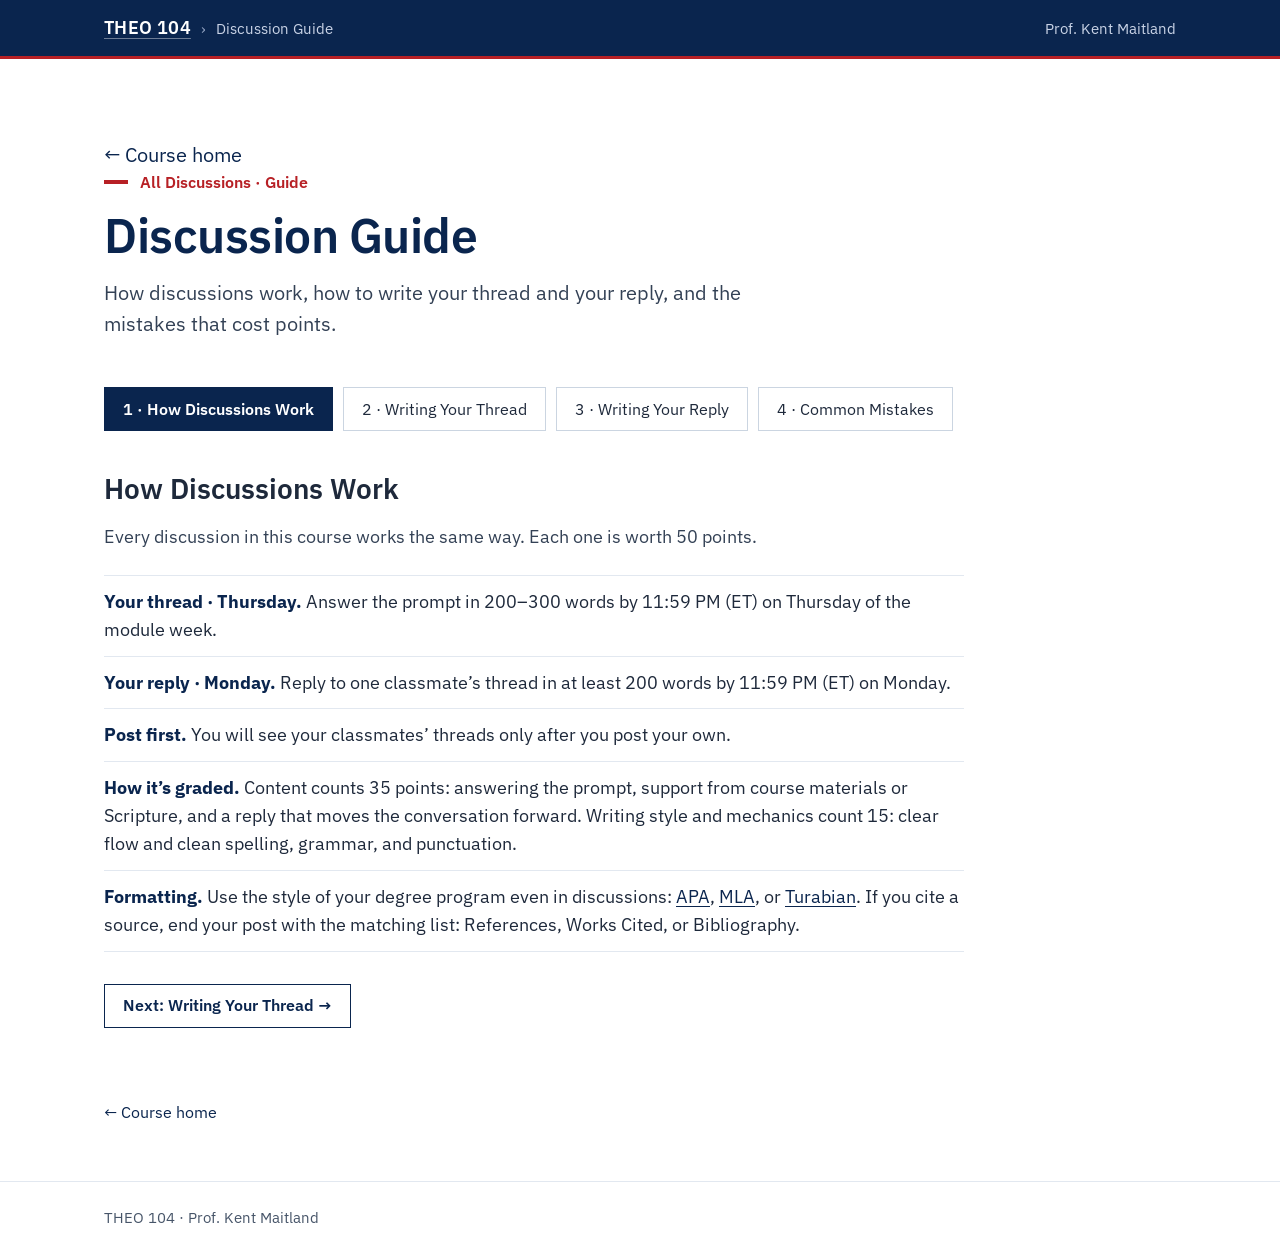
==== discussions/index.html @ e256bf63 "Build course home page; link THEO 104 in every breadcrumb home Co-Authored-By: Claude Opus 5.5 <nore" ====
<!doctype html>
<html lang="en" class="no-js">
<head>
<meta charset="utf-8">
<meta name="viewport" content="width=device-width, initial-scale=1">
<meta name="robots" content="noindex, nofollow">
<title>Discussion Guide · THEO 104</title>
<link rel="preconnect" href="https://fonts.googleapis.com">
<link rel="preconnect" href="https://fonts.gstatic.com" crossorigin>
<link rel="stylesheet" href="https://fonts.googleapis.com/css2?family=IBM+Plex+Sans:ital,wght@0,400;0,600;1,400&amp;family=IBM+Plex+Serif:ital,wght@1,400&amp;display=swap">
<link rel="stylesheet" href="../assets/theo104.css?v=2026-10-27o">
</head>
<body>
<header class="site-head">
<div class="wrap"><nav class="crumbs" aria-label="Breadcrumb"><strong><a href="../">THEO 104</a></strong><span class="sep" aria-hidden="true">›</span><span aria-current="page">Discussion Guide</span></nav><span class="who">Prof. Kent Maitland</span></div>
</header>

<main class="wrap guide">
<section class="hero">
<p class="back"><a href="../">← Course home</a></p>
<div class="label">All Discussions · Guide</div>
<h1>Discussion Guide</h1>
<p>How discussions work, how to write your thread and your reply, and the mistakes that cost points.</p>
</section>

<nav class="part-tabs" aria-label="Parts of the guide">
<ul class="deck-list" role="tablist">
<li><button class="btn" type="button" role="tab" data-part="how" aria-controls="how" aria-selected="false">1 · How Discussions Work</button></li>
<li><button class="btn" type="button" role="tab" data-part="thread" aria-controls="thread" aria-selected="false">2 · Writing Your Thread</button></li>
<li><button class="btn" type="button" role="tab" data-part="reply" aria-controls="reply" aria-selected="false">3 · Writing Your Reply</button></li>
<li><button class="btn" type="button" role="tab" data-part="mistakes" aria-controls="mistakes" aria-selected="false">4 · Common Mistakes</button></li>
</ul>
</nav>

<section class="block part" id="how" role="tabpanel" aria-labelledby="how-h">
<h2 id="how-h">How Discussions Work</h2>
<p class="intro">Every discussion in this course works the same way. Each one is worth 50 points.</p>
<ul class="mistakes">
<li><b>Your thread · Thursday.</b> Answer the prompt in 200–300 words by 11:59 PM (ET) on Thursday of the module week.</li>
<li><b>Your reply · Monday.</b> Reply to one classmate’s thread in at least 200 words by 11:59 PM (ET) on Monday.</li>
<li><b>Post first.</b> You will see your classmates’ threads only after you post your own.</li>
<li><b>How it’s graded.</b> Content counts 35 points: answering the prompt, support from course materials or Scripture, and a reply that moves the conversation forward. Writing style and mechanics count 15: clear flow and clean spelling, grammar, and punctuation.</li>
<li><b>Formatting.</b> Use the style of your degree program even in discussions: <a href="https://www.liberty.edu/casas/academic-success-center/writing-style-guides/apa-guide/">APA</a>, <a href="https://www.liberty.edu/casas/academic-success-center/writing-style-guides/mla-formatting-quick-guide/">MLA</a>, or <a href="https://www.liberty.edu/casas/academic-success-center/writing-style-guides/turabian-guide/">Turabian</a>. If you cite a source, end your post with the matching list: References, Works Cited, or Bibliography.</li>
</ul>
<p class="next-part"><a href="#thread" data-goto="thread">Next: Writing Your Thread →</a></p>
</section>

<section class="block part" id="thread" role="tabpanel" aria-labelledby="thread-h">
<h2 id="thread-h">Writing Your Thread</h2>
<p class="intro">A strong thread is personal, specific, and grounded.</p>
<ul class="mistakes">
<li><b>Answer every part.</b> Each prompt asks two or three questions. Address each one; a skipped part costs content points.</li>
<li><b>Make it yours.</b> Prompts ask what you think and what you have experienced. A general statement anyone could write, or a definition lifted from a textbook, says little about you. Be specific: a church, a class, a conversation, a question you still carry.</li>
<li><b>Ground it.</b> Support your main point with the course materials or Scripture. Choose one passage and explain how it bears on your point, rather than listing several in parentheses.</li>
<li><b>Organize it.</b> Write in paragraphs with a clear flow: your point, its support, and what it means for you.</li>
<li><b>Cite it.</b> Cite in your degree program’s style. For Scripture, see <a href="../module-2/essay/#cite-h">“How do I cite Scripture?”</a> in the essay guide.</li>
</ul>
<p class="next-part"><a href="#reply" data-goto="reply">Next: Writing Your Reply →</a></p>
</section>

<section class="block part" id="reply" role="tabpanel" aria-labelledby="reply-h">
<h2 id="reply-h">Writing Your Reply</h2>
<p class="intro">A reply carries the conversation forward.</p>
<ul class="mistakes">
<li><b>Respond to what they wrote.</b> Pick a specific point from your classmate’s thread and engage it.</li>
<li><b>Move it forward.</b> Do at least one of these: ask a question that probes their thinking; connect their point to the course materials, Scripture, or your own experience; or carry their idea a step further.</li>
<li><b>Go beyond agreement.</b> “I agree” or “I like how you said…” doesn’t advance the dialogue. Neither does summarizing their thread or commenting on their writing.</li>
<li><b>Ask, then explain.</b> A follow-up question is a good move, but a question alone is not a reply. Say why the question matters.</li>
<li><b>Reach 200 words.</b> Ground your reply, as you did your thread, in course materials or Scripture where it fits.</li>
</ul>
<p class="models">For models of threads and replies, see Prof. Maitland’s postings in each discussion.</p>
<p class="next-part"><a href="#mistakes" data-goto="mistakes">Next: Common Mistakes →</a></p>
</section>

<section class="block part" id="mistakes" role="tabpanel" aria-labelledby="mistakes-h">
<h2 id="mistakes-h">Common Mistakes</h2>

<h3 class="grp">In the thread</h3>
<div class="key"><span class="tag">Key idea</span><span class="q">Specific and grounded.</span></div>
<ul class="mistakes">
<li><b>Too general.</b> It reads like a reflection anyone could have written. Name your own church, class, question, or plan.</li>
<li><b>A list without depth.</b> Several points are named, but none is developed. Choose one or two and explain them.</li>
<li><b>An example left unexplained.</b> Show how your example illustrates your point.</li>
<li><b>No course materials or Scripture.</b> Ground your main point in a reading or one passage.</li>
<li><b>A part of the prompt skipped.</b> Check each question before you post.</li>
</ul>

<h3 class="grp">In the reply</h3>
<div class="key"><span class="tag">Key idea</span><span class="q">Move the conversation forward.</span></div>
<ul class="mistakes">
<li><b>Praise or agreement alone.</b> “Great post!” and “I agree” don’t advance the dialogue.</li>
<li><b>A summary of their thread.</b> They know what they wrote; respond to it.</li>
<li><b>A critique of their writing.</b> Engage their ideas, not their style.</li>
<li><b>Off the point.</b> Respond to what your classmate actually wrote, not to the topic in general.</li>
<li><b>Under 200 words.</b></li>
</ul>

<h3 class="grp">Everywhere</h3>
<ul class="mistakes">
<li><b>Posting late.</b> Discussions follow the course’s late policy, which is up to 10% off within a week of the due date and up to 20% off within two weeks. A late thread is penalized even if your reply is on time. If you can’t post on time, email Prof. Maitland right away.</li>
<li><b>Over or under length.</b> The thread runs 200–300 words, and the reply at least 200.</li>
<li><b>Formatting skipped.</b> Your degree program’s style applies to discussions too.</li>
<li><b>Lowercase sacred terms.</b> Capitalize <i>Bible</i>, <i>Scripture</i>, <i>Old Testament</i>, <i>New Testament</i>, <i>Father</i>, <i>Son</i>, and <i>Holy Spirit</i>.</li>
<li><b>Casual language.</b> Keep to an academic register, even in a discussion.</li>
</ul>
</section>

<p class="back back-foot"><a href="../">← Course home</a></p>
</main>

<footer class="site-foot"><div class="wrap">THEO 104 · Prof. Kent Maitland</div></footer>
<script src="../assets/guide.js?v=2026-10-27h"></script>
</body>
</html>
---- assets/theo104.css ----
/* THEO 104 module pages: design system "Clean Sans" (Study B, approved 10/27/2026; LU Navy with Red accents, 10/27/2026) */
:root {
  --bg: #FFFFFF;
  --ink: #1E293B;
  --ink-2: #334155;
  --muted: #475569;
  --rule: #E2E8F0;
  --rule-2: #CBD5E1;
  --navy: #0A254E;       /* Liberty Navy, PMS 282 */
  --navy-dark: #16397A;
  --red: #B72025;        /* Liberty Red, PMS 187: small accents only */
  --tint: #EEF2F8;
  --sans: 'IBM Plex Sans', system-ui, sans-serif;
  --serif: 'IBM Plex Serif', Georgia, serif;
}

* { box-sizing: border-box; }
img { max-width: 100%; height: auto; }
html { -webkit-text-size-adjust: 100%; }
body { margin: 0; background: var(--bg); color: var(--ink); font-family: var(--sans); font-size: 18px; line-height: 1.55; }
a { color: var(--navy); text-decoration-thickness: 1px; text-underline-offset: 3px; }
a:hover { color: var(--navy-dark); }
.sc { font-variant: small-caps; }
.wrap { max-width: 1120px; margin: 0 auto; padding: 0 24px; }
@media (max-width: 640px) { .wrap { padding: 0 16px; } body { font-size: 17px; } }

/* Page chrome */
/* Site banner: shared by every page; a module or helps menu can be added inside it later */
.site-head { background: var(--navy); color: #FFFFFF; border-bottom: 3px solid var(--red); }
.site-head .wrap { display: flex; flex-wrap: wrap; align-items: baseline; justify-content: space-between; gap: 4px 24px; padding-top: 14px; padding-bottom: 14px; font-size: 15px; }
.site-head .brand { display: flex; flex-wrap: wrap; align-items: baseline; gap: 2px 12px; }
.site-head .brand strong { font-size: 18px; font-weight: 600; letter-spacing: 0.02em; }
.site-head .brand span, .site-head .who { color: #C9D3E6; }
.site-head a { color: inherit; text-decoration: none; }
.label { display: flex; align-items: center; gap: 12px; font-size: 16px; font-weight: 600; color: var(--red); }
.label::before { content: ""; display: inline-block; width: 24px; height: 4px; background: var(--red); }
.hero { padding: 64px 0 48px; }
.hero h1 { color: var(--navy); margin: 14px 0 0; font-weight: 600; font-size: 3rem; line-height: 1.1; letter-spacing: -0.01em; }
.hero p { margin: 16px 0 0; max-width: 720px; font-size: 1.25rem; color: var(--ink-2); }
@media (max-width: 640px) { .hero { padding: 32px 0 28px; } .hero h1 { font-size: 2rem; } .hero p { font-size: 1.1rem; } }
.block { padding: 0 0 72px; }
.block > h2 { margin: 0 0 20px; font-size: 1.75rem; font-weight: 600; }
.block > .intro { margin: -12px 0 20px; color: var(--muted); }
@media (max-width: 640px) { .block { padding-bottom: 40px; } .block > h2 { font-size: 1.5rem; } }
.placeholder { padding: 28px; border: 1px dashed var(--rule-2); color: var(--muted); }
.site-foot { border-top: 1px solid var(--rule); }
.site-foot .wrap { padding-top: 24px; padding-bottom: 24px; font-size: 15px; color: var(--muted); }

/* Buttons */
.btn { min-height: 44px; padding: 8px 18px; border: 1px solid var(--rule-2); background: var(--bg); color: var(--ink); font: inherit; font-size: 16px; cursor: pointer; }
.btn:hover { border-color: var(--navy); }
.btn:focus-visible, .viewer:focus-visible, summary:focus-visible { outline: 3px solid var(--navy); outline-offset: 2px; }
.btn.primary, .btn[aria-pressed="true"] { border-color: var(--navy); background: var(--navy); color: #FFFFFF; font-weight: 600; }
.btn.primary:hover, .btn[aria-pressed="true"]:hover { background: var(--navy-dark); }
.btn:disabled { opacity: 0.45; cursor: default; }

/* Deck chooser and viewer */
.deck-list { display: flex; flex-wrap: wrap; gap: 10px; margin: 0 0 20px; padding: 0; list-style: none; }
.deck-list .btn { text-align: left; }
@media (max-width: 640px) {
  .deck-list { flex-direction: column; gap: 0; border-top: 1px solid var(--rule); }
  .deck-list .btn { width: 100%; min-height: 48px; border: 0; border-bottom: 1px solid var(--rule); padding: 10px 4px; }
  .deck-list .btn[aria-pressed="true"] { padding-left: 12px; }
}
.viewer { container-type: inline-size; }
.controls { margin-top: 14px; display: grid; grid-template-columns: 1fr auto 1fr; align-items: center; gap: 12px; }
.controls .prev { justify-self: start; }
.controls .next { justify-self: end; }
.controls .count { font-size: 15px; color: var(--muted); }
.no-js .controls { display: none; }
.js .deck, .js .slide { display: none; }
.js .deck.active { display: block; }
.js .deck .slide.active { display: flex; }
.no-js .slide { margin-bottom: 24px; }
.deck-name { position: absolute; width: 1px; height: 1px; overflow: hidden; clip: rect(0 0 0 0); }

/* Slides: sized from a 1280 × 720 design; 1cqw = 12.8px at full size */
.slide { aspect-ratio: 16 / 9; flex-direction: column; padding: 5cqw 7.5cqw 3.75cqw; border: 1px solid var(--rule); background: var(--bg); display: flex; }
.s-label { display: flex; align-items: center; gap: 1.1cqw; font-size: max(13px, 1.4cqw); font-weight: 600; color: var(--red); }
.s-label::before { content: ""; display: inline-block; width: 2.2cqw; height: 0.3cqw; min-height: 3px; background: var(--red); }
.s-h { color: var(--navy); margin: 1.25cqw 0 0; font-weight: 600; font-size: max(24px, 4.2cqw); line-height: 1.1; letter-spacing: -0.01em; }
.s-title { color: var(--navy); margin: 0; font-weight: 600; font-size: max(34px, 6.9cqw); line-height: 1.05; letter-spacing: -0.02em; }
.s-mid { margin: auto 0; display: flex; flex-direction: column; gap: 2.2cqw; }
.s-end { margin-top: auto; padding-top: 2cqw; }
.s-lead { margin: 1.9cqw 0 0; max-width: 78cqw; font-family: var(--serif); font-style: italic; font-size: max(18px, 2.3cqw); line-height: 1.45; color: var(--ink-2); }
.s-mid .s-lead { margin: 0; }
.s-text { margin: 1.9cqw 0 0; max-width: 78cqw; font-size: max(17px, 1.9cqw); line-height: 1.45; }
.s-mid .s-text { margin: 0; }
.s-text.muted { color: var(--muted); }
.s-big { font-size: max(21px, 2.9cqw); font-weight: 600; line-height: 1.3; max-width: 80cqw; margin: 0; }
.s-rows { display: flex; flex-direction: column; }
.s-row { display: grid; grid-template-columns: 26cqw minmax(0, 1fr); gap: 2.5cqw; align-items: baseline; padding: 1.3cqw 0; border-top: 1px solid var(--rule); }
.s-row:last-child { border-bottom: 1px solid var(--rule); }
.s-rows.tight .s-row { padding: 0.9cqw 0; }
.s-term { font-weight: 600; font-size: max(17px, 2cqw); color: var(--navy); line-height: 1.3; }
.s-gloss { font-size: max(16px, 1.8cqw); line-height: 1.4; }
.s-rows.tight .s-term { font-size: max(16px, 1.75cqw); }
.s-rows.tight .s-gloss { font-size: max(15px, 1.6cqw); }
.s-ref { font-size: max(14px, 1.45cqw); color: var(--muted); white-space: nowrap; }
.s-ref a { color: var(--navy); }
.s-cols { display: grid; grid-template-columns: repeat(var(--n, 3), minmax(0, 1fr)); gap: 3.1cqw; }
.s-col { display: flex; flex-direction: column; gap: 1cqw; padding-top: 1.4cqw; border-top: 2px solid var(--navy); }
.s-col .num { font-size: max(14px, 1.4cqw); font-weight: 600; color: var(--red); }
.s-col .s-term { font-size: max(17px, 2.05cqw); }
.s-col p { margin: 0; font-size: max(16px, 1.75cqw); line-height: 1.4; }
.s-col .verse { font-family: var(--serif); font-style: italic; font-size: max(16px, 1.85cqw); line-height: 1.45; }
.s-quote { margin: auto 0; display: flex; flex-direction: column; gap: 1.6cqw; max-width: 80cqw; }
.s-quote blockquote { margin: 0; font-family: var(--serif); font-style: italic; font-size: max(20px, 2.95cqw); line-height: 1.4; }
.s-quote figcaption { font-size: max(15px, 1.55cqw); color: var(--muted); }
.s-table { width: 100%; border-collapse: collapse; text-align: left; font-size: max(15px, 1.7cqw); line-height: 1.4; }
.s-table th { padding: 0 1.9cqw 1.1cqw 0; font-size: max(12px, 1.3cqw); font-weight: 600; letter-spacing: 0.06em; text-transform: uppercase; color: var(--muted); border-bottom: 2px solid var(--ink); }
.s-table td { padding: 1.2cqw 1.9cqw 1.2cqw 0; border-bottom: 1px solid var(--rule); vertical-align: top; }
.s-table td:first-child { font-weight: 600; }
.s-table .sub { display: block; font-weight: 400; font-size: max(13px, 1.4cqw); color: var(--muted); }
.s-table .yes { color: var(--navy); font-weight: 600; }
.s-next { margin-top: 2.2cqw; padding: 1.9cqw 2.2cqw; background: var(--tint); display: flex; flex-direction: column; gap: 0.5cqw; }
.s-next .tag { font-size: max(12px, 1.3cqw); font-weight: 600; letter-spacing: 0.06em; text-transform: uppercase; color: var(--red); }
.s-next .q { font-size: max(18px, 2.2cqw); font-weight: 600; color: var(--navy); }
.s-foot { margin-top: 2.2cqw; display: flex; justify-content: space-between; gap: 12px; font-size: max(13px, 1.25cqw); color: var(--muted); }

/* Photo slides: the photo fills the right side; on a phone it becomes a banner above the text */
.slide.has-photo { position: relative; overflow: hidden; padding-right: calc(42% + 5cqw); }
.s-photo { position: absolute; top: 0; right: 0; bottom: 0; width: 42%; margin: 0; }
.s-photo img { display: block; width: 100%; height: 100%; object-fit: cover; }
.has-photo .s-row { grid-template-columns: 13cqw minmax(0, 1fr); }
.has-photo .s-quote { margin: 1.6cqw 0; }
.has-photo .s-quote blockquote { font-size: max(18px, 2.4cqw); }

@container (max-width: 640px) {
  .slide { aspect-ratio: auto; min-height: 440px; padding: 22px 20px 18px; }
  .s-label { gap: 10px; font-size: 13px; }
  .s-label::before { width: 18px; height: 3px; }
  .s-h { margin-top: 10px; font-size: 27px; line-height: 1.15; }
  .s-title { font-size: 36px; }
  .s-mid { gap: 16px; margin: 28px 0; }
  .s-end { margin-top: 0; padding-top: 20px; }
  .s-lead { margin-top: 14px; font-size: 19px; max-width: none; }
  .s-text { margin-top: 14px; font-size: 17px; max-width: none; }
  .s-big { font-size: 21px; max-width: none; }
  .s-row { grid-template-columns: 1fr; gap: 4px; padding: 12px 0; }
  .s-rows.tight .s-row { padding: 10px 0; }
  .s-term { font-size: 18px; }
  .s-gloss { font-size: 17px; }
  .s-rows.tight .s-term { font-size: 17px; }
  .s-rows.tight .s-gloss { font-size: 16px; }
  .s-ref { font-size: 15px; white-space: normal; }
  .s-cols { grid-template-columns: 1fr; gap: 16px; }
  .s-col { gap: 6px; padding-top: 12px; }
  .s-col .s-term { font-size: 18px; }
  .s-col p, .s-col .verse { font-size: 17px; }
  .s-quote { gap: 12px; max-width: none; margin: 28px 0; }
  .s-quote blockquote { font-size: 21px; }
  .s-quote figcaption { font-size: 15px; }
  .s-table { font-size: 15px; }
  .s-table th { font-size: 12px; padding: 0 10px 8px 0; }
  .s-table td { padding: 10px 10px 10px 0; }
  .s-table .sub { font-size: 13px; }
  .s-next { margin-top: 18px; padding: 16px; gap: 4px; }
  .s-next .tag { font-size: 12px; }
  .s-next .q { font-size: 18px; }
  .s-foot { margin-top: auto; padding-top: 18px; font-size: 13px; }
  .slide.has-photo { padding-right: 20px; }
  .has-photo .s-row { grid-template-columns: 1fr; }
  .has-photo .s-quote blockquote { font-size: 21px; }
  .s-photo { position: static; width: auto; height: 190px; margin: -22px -20px 18px; }
}

/* Going Deeper */
.deeper { border-top: 1px solid var(--rule); }
.deeper details { border-bottom: 1px solid var(--rule); padding: 16px 0; }
.deeper summary { cursor: pointer; font-size: 1.15rem; font-weight: 600; min-height: 28px; }
.deeper .body { padding: 12px 0 8px; display: grid; grid-template-columns: minmax(0, 1fr) 250px; gap: 0 48px; align-items: start; }
.deeper .main { grid-column: 1; grid-row: 1; max-width: 760px; }
.reading { grid-column: 2; grid-row: 1; position: sticky; top: calc(var(--head-h) + 16px); margin-top: 8px; padding: 18px 20px; background: var(--tint); border-top: 3px solid var(--navy); font-size: 15px; line-height: 1.45; display: flex; flex-direction: column; gap: 6px; }
.reading .tag { font-size: 12px; font-weight: 600; letter-spacing: 0.06em; text-transform: uppercase; color: var(--red); }
.reading .book { font-weight: 600; color: var(--navy); }
.reading ul { margin: 4px 0 0; padding: 0; list-style: none; display: flex; flex-direction: column; gap: 6px; }
.reading li { margin: 0; }
.reading .pp { color: var(--muted); white-space: nowrap; }
.reading .note { margin-top: 4px; font-size: 13px; color: var(--muted); }
@media (max-width: 900px) {
  .deeper .body { grid-template-columns: 1fr; }
  .deeper .main { grid-row: 2; }
  .reading { grid-column: 1; grid-row: 1; position: static; margin: 0 0 16px; }
}
.deeper h3 { margin: 24px 0 8px; font-size: 1.15rem; font-weight: 600; }
.deeper h3:first-child { margin-top: 8px; }
.deeper p, .deeper ul, .deeper ol { margin: 0 0 12px; }
.deeper li { margin-bottom: 6px; }
.deeper blockquote { margin: 0 0 12px; padding: 0; font-family: var(--serif); font-style: italic; color: var(--ink-2); }
.deeper .cite { color: var(--muted); font-size: 0.9em; }
.table-box { overflow-x: auto; margin: 0 0 12px; }
.deeper table { width: 100%; border-collapse: collapse; text-align: left; font-size: 1rem; }
.deeper th { padding: 8px 16px 8px 0; border-bottom: 2px solid var(--ink); font-size: 13px; letter-spacing: 0.05em; text-transform: uppercase; color: var(--muted); }
.deeper td { padding: 10px 16px 10px 0; border-bottom: 1px solid var(--rule); vertical-align: top; }
.deeper td:first-child { font-weight: 600; }

/* Why This Matters */
.matters { display: grid; grid-template-columns: repeat(auto-fit, minmax(300px, 1fr)); gap: 32px 40px; }
.matters > div { padding-top: 16px; border-top: 2px solid var(--ink); }
.matters h3 { margin: 0 0 8px; font-size: 1.2rem; font-weight: 600; color: var(--navy); }
.matters p { margin: 0; }
@media (max-width: 640px) { .matters { grid-template-columns: 1fr; gap: 24px; } }

/* Essay guide pages (module-N/essay/) */
.guide .block > .intro { margin: -8px 0 24px; max-width: 760px; color: var(--ink-2); }
.back { margin: 0 0 18px; font-size: 15px; }
.back a { text-decoration: none; }
.back a:hover { text-decoration: underline; }
.asks { margin: 0; padding: 0; list-style: none; counter-reset: ask; max-width: 860px; border-top: 1px solid var(--rule); }
.asks > li { counter-increment: ask; position: relative; padding: 18px 0 18px 44px; border-bottom: 1px solid var(--rule); }
.asks > li::before { content: counter(ask); position: absolute; left: 0; top: 18px; font-weight: 600; color: var(--red); }
.asks h3 { margin: 0 0 6px; font-size: 1.15rem; font-weight: 600; color: var(--navy); }
.asks p { margin: 0; }
.pts { display: inline-block; margin-left: 8px; padding: 1px 9px; border: 1px solid var(--rule-2); font-size: 13px; font-weight: 600; letter-spacing: 0.03em; color: var(--muted); vertical-align: 2px; white-space: nowrap; }
.template { margin: 20px 0 0; }
.cite-box { margin: 18px 0 4px; padding: 20px 22px 22px; background: var(--tint); border-top: 3px solid var(--navy); }
.cite-box h4 { margin: 0; font-size: 1.1rem; font-weight: 600; color: var(--navy); }
.cite-intro { margin: 2px 0 16px !important; color: var(--muted); font-size: 15px; }
.cite-panels { display: grid; grid-template-columns: repeat(3, minmax(0, 1fr)); gap: 16px; }
.cite-panel { padding: 16px 16px 14px; background: var(--bg); font-size: 15px; line-height: 1.45; display: flex; flex-direction: column; gap: 8px; }
.cite-panel h5 { margin: 0; font-size: 12px; font-weight: 600; letter-spacing: 0.06em; text-transform: uppercase; color: var(--red); }
.cite-panel p { margin: 0; }
.cite-panel .ex { padding: 6px 10px; border-left: 3px solid var(--rule-2); background: #F8FAFC; color: var(--ink); }
.cite-panel .go { margin-top: auto; padding-top: 4px; font-size: 14px; }
@media (max-width: 900px) { .cite-panels { grid-template-columns: 1fr; } }
.rows { max-width: 860px; border-top: 1px solid var(--rule); }
.row { display: grid; grid-template-columns: 220px minmax(0, 1fr); gap: 0 32px; padding: 18px 0; border-bottom: 1px solid var(--rule); }
.row h3 { margin: 0; font-size: 1.1rem; font-weight: 600; color: var(--navy); }
.row p { margin: 0 0 10px; }
.row p:last-child { margin-bottom: 0; }
.qs { margin: 0 0 12px; padding-left: 20px; }
.qs li { margin-bottom: 6px; }
.qs b { color: var(--navy); }
@media (max-width: 640px) { .row { grid-template-columns: 1fr; gap: 6px; } }
h3.grp { margin: 28px 0 12px; font-size: 1.2rem; font-weight: 600; color: var(--navy); }
.guide .block > .intro + h3.grp { margin-top: 0; }
.key { max-width: 860px; margin: 0 0 14px; padding: 14px 20px; background: var(--tint); border-left: 4px solid var(--red); }
.key .tag, .wq .tag { display: block; margin-bottom: 2px; font-size: 12px; font-weight: 600; letter-spacing: 0.06em; text-transform: uppercase; color: var(--red); }
.key .q { font-size: 1.15rem; font-weight: 600; color: var(--navy); }
.mistakes { list-style: none; margin: 0; padding: 0; max-width: 860px; }
.mistakes li { margin: 0; padding: 12px 0; border-top: 1px solid var(--rule); }
.mistakes li:last-child { border-bottom: 1px solid var(--rule); }
.mistakes b { color: var(--navy); }
.worked { max-width: 860px; }
.worked p { margin: 0 0 12px; }
.wq { padding: 14px 20px; background: var(--tint); border-left: 4px solid var(--red); font-size: 1.15rem; font-weight: 600; color: var(--navy); }
.step { margin-top: 20px !important; font-weight: 600; }
.trace { list-style: none; margin: 0 0 12px; padding: 0; border-top: 1px solid var(--rule); }
.trace li { display: grid; grid-template-columns: 150px minmax(0, 1fr); gap: 4px 24px; padding: 14px 0; border-bottom: 1px solid var(--rule); }
.trace b { grid-row: span 2; color: var(--navy); }
.trace .note { color: var(--ink-2); }
.trace .note i { color: var(--muted); }
@media (max-width: 640px) { .trace li { grid-template-columns: 1fr; } .trace b { grid-row: auto; } }

/* Link card to a separate help page (module page, after Why This Matters) */
.help-card { max-width: 760px; padding: 22px 24px 24px; background: var(--tint); border-top: 3px solid var(--navy); display: flex; flex-direction: column; gap: 6px; }
.help-card .tag { font-size: 12px; font-weight: 600; letter-spacing: 0.06em; text-transform: uppercase; color: var(--red); }
.help-card h3 { margin: 0; font-size: 1.3rem; font-weight: 600; color: var(--navy); }
.help-card p { margin: 0; color: var(--ink-2); }
.help-card .btn { align-self: flex-start; margin-top: 12px; display: inline-flex; align-items: center; text-decoration: none; }

/* Essay guide tabs (guide.js): one part at a time; without script every part shows */
.part-tabs { margin: 0 0 36px; scroll-margin-top: 16px; }
.part-tabs .deck-list { margin: 0; }
.no-js .part-tabs { display: none; }
.js .part { display: none; }
.js .part.active { display: block; }
.next-part { margin: 32px 0 0; }
.next-part a { display: inline-flex; align-items: center; min-height: 44px; padding: 8px 18px; border: 1px solid var(--navy); font-size: 16px; font-weight: 600; text-decoration: none; }
.next-part a:hover { background: var(--tint); }
.no-js .next-part { display: none; }
@media (max-width: 640px) { .part-tabs { margin-bottom: 24px; } }

/* Banner breadcrumb (inner pages): "THEO 104 › Module 2 › Essay Guide". THEO 104 becomes a home link once the home page lists modules. */
.site-head .crumbs { display: flex; flex-wrap: wrap; align-items: baseline; gap: 2px 10px; }
.site-head .crumbs strong { font-size: 18px; font-weight: 600; letter-spacing: 0.02em; }
.site-head .crumbs .sep { color: #8FA0BF; }
.site-head .crumbs a { color: #FFFFFF; text-decoration: underline; text-decoration-color: rgba(255, 255, 255, 0.4); text-underline-offset: 4px; }
.site-head .crumbs a:hover { text-decoration-color: #FFFFFF; }
.site-head .crumbs [aria-current] { color: #C9D3E6; }
.back-foot { margin: 0; padding: 0 0 56px; font-size: 16px; }

/* Fixed banner (Kent, 10/27/2026): stays at the top while the page scrolls; one line on phones.
   Anything the page scrolls to stops below it. */
:root { --head-h: 74px; }
.site-head { position: sticky; top: 0; z-index: 50; }
h2, .viewer, .part-tabs, .part, [id] { scroll-margin-top: var(--head-h); }
@media (max-width: 640px) {
  :root { --head-h: 60px; }
  .site-head .wrap { padding-top: 10px; padding-bottom: 10px; }
  .site-head .who { display: none; }
  .site-head .crumbs { flex-wrap: nowrap; white-space: nowrap; gap: 8px; font-size: 15px; }
  .site-head .crumbs strong { font-size: 16px; }
  .site-head .brand > span { display: none; }
}

/* Check Yourself (check.js): one deck's questions at a time; a wrong choice is struck and the question stays open;
   "Show answer" moves on. Without script every set shows and "Show answer" still opens. Nothing is saved. */
.ck-intro { margin: -12px 0 20px; color: var(--muted); }
.ck-tabs { margin: 0 0 28px; scroll-margin-top: var(--head-h); }
.ck-tabs .deck-list { margin: 0; }
.no-js .ck-tabs { display: none; }
.js .ck-set { display: none; }
.js .ck-set.active { display: block; }
.ck-name { margin: 0 0 4px; font-size: 1.2rem; font-weight: 600; color: var(--navy); }
.ck-list { max-width: 860px; margin: 0; padding: 0; list-style: none; counter-reset: ck; }
.ck-q { counter-increment: ck; position: relative; padding: 22px 0 22px 34px; border-top: 1px solid var(--rule); }
.ck-q::before { content: counter(ck); position: absolute; left: 0; top: 22px; font-weight: 600; color: var(--red); }
.ck-stem { margin: 0 0 12px; font-weight: 600; color: var(--navy); line-height: 1.4; }
.ck-opts { display: grid; gap: 8px; margin: 0; padding: 0; list-style: none; }
.ck-opt { position: relative; width: 100%; min-height: 44px; padding: 10px 16px 10px 44px; border: 1px solid var(--rule-2); background: var(--bg); color: var(--ink); font: inherit; font-size: 16px; line-height: 1.35; text-align: left; cursor: pointer; }
.ck-opt::before { content: ""; position: absolute; left: 16px; top: 50%; width: 14px; height: 14px; margin-top: -8px; border: 1px solid var(--rule-2); border-radius: 50%; }
.ck-opt:hover { border-color: var(--navy); }
.ck-opt:focus-visible { outline: 3px solid var(--navy); outline-offset: 2px; }
.ck-opt[aria-disabled="true"] { cursor: default; }
.ck-opt[aria-disabled="true"]:hover { border-color: var(--rule-2); }
.ck-opt.wrong { border-style: dashed; color: var(--muted); text-decoration: line-through; }
.ck-opt.wrong::before { content: "✕"; border: 0; width: auto; height: auto; margin-top: -0.7em; font-size: 15px; line-height: 1.4; text-decoration: none; }
.ck-opt.right, .ck-opt.right:hover { border-color: var(--navy); background: var(--tint); color: var(--navy); font-weight: 600; }
.ck-opt.right::before { content: "✓"; border: 0; width: auto; height: auto; margin-top: -0.7em; font-size: 16px; line-height: 1.4; }
.ck-q.done .ck-opt:not(.right):not(.wrong) { color: var(--muted); }
.ck-fb { margin: 10px 0 0; font-size: 16px; font-weight: 600; color: var(--navy); }
.ck-fb:empty { margin: 0; }
.ck-ans { margin-top: 6px; }
.ck-ans summary { display: inline-flex; align-items: center; min-height: 44px; color: var(--navy); font-size: 15px; text-decoration: underline; text-underline-offset: 3px; cursor: pointer; }
.ck-ans p { margin: 4px 0 0; padding: 14px 18px; background: var(--tint); border-left: 4px solid var(--navy); font-size: 16px; line-height: 1.5; }
.ck-ans b { color: var(--navy); }
.js .ck-q.done .ck-ans summary { display: none; }
@media (max-width: 640px) { .ck-q { padding-left: 26px; } }

/* Module 1 slides: a tighter table; the translation spectrum bar */
.s-table.tight td { padding-top: 0.5cqw; padding-bottom: 0.5cqw; }
.spectrum { display: flex; justify-content: space-between; margin: 0 0 1.6cqw; padding-top: 1.1cqw; font-size: max(12px, 1.3cqw); font-weight: 600; letter-spacing: 0.06em; text-transform: uppercase; color: var(--muted); background: linear-gradient(90deg, var(--navy), #9FB0CC) top left / 100% max(3px, 0.35cqw) no-repeat; }

/* Psalm 19 slide (Decision 64): sky, page, heart. All text keeps one line rhythm (--r); in the page panel
   each line rests on a rule. The offsets put each baseline 2px (at 1280) above the rule's top. */
.slide.ps19 { padding-bottom: 3.75cqw; }
.ps19-panels { --r: max(24px, 2.97cqw); flex: 1; min-height: 0; margin: 3.4cqw -7.5cqw 0; display: grid; grid-template-columns: repeat(3, minmax(0, 1fr)); }
.ps19-panels > div { display: flex; flex-direction: column; padding: var(--r) 3.1cqw; border-top: max(3px, 0.31cqw) solid transparent; }
.ps19-panels > div:first-child { padding-left: 7.5cqw; }
.ps19-panels > div:last-child { padding-right: 7.5cqw; }
.ps19 .t { display: block; font-size: max(11px, 1.02cqw); font-weight: 600; letter-spacing: 0.08em; text-transform: uppercase; line-height: var(--r); position: relative; top: calc(var(--r) / 2 - 0.16cqw - 0.31em); }
.ps19 .q { margin: 0; font-family: var(--serif); font-style: italic; font-size: max(18px, 2.42cqw); line-height: var(--r); position: relative; top: calc(var(--r) / 2 - 0.16cqw - 0.355em); }
.ps19 .l { display: block; margin-top: var(--r); font-size: max(13px, 1.33cqw); line-height: var(--r); position: relative; top: calc(var(--r) / 2 - 0.16cqw - 0.355em); color: var(--muted); }
.ps19-panels > .ps19-sky { color: #FFFFFF; background: radial-gradient(1.5px 1.5px at 18% 22%, #fff 99%, transparent), radial-gradient(1px 1px at 74% 7%, #fff 99%, transparent), radial-gradient(1.5px 1.5px at 88% 30%, #fff 99%, transparent), radial-gradient(1px 1px at 22% 74%, #fff 99%, transparent), radial-gradient(1px 1px at 72% 80%, #fff 99%, transparent), radial-gradient(1.5px 1.5px at 12% 86%, #fff 99%, transparent), radial-gradient(1px 1px at 58% 54%, #fff 99%, transparent), linear-gradient(180deg, #071A38 0%, #0A254E 55%, #16397A 100%); }
.ps19-sky .t, .ps19-sky .l { color: #C9D3E6; }
.ps19-sky a { color: #FFFFFF; }
.ps19-panels > .ps19-page { border-top-color: var(--navy); background: repeating-linear-gradient(180deg, #FFFFFF 0 calc(var(--r) - 1px), #DCE3EE calc(var(--r) - 1px) var(--r)); }
.ps19-panels > .ps19-heart { border-top-color: var(--red); background: var(--tint); }
.ps19-page .t, .ps19-heart .t { color: var(--red); }
.ps19-page .q, .ps19-heart .q { color: var(--navy); }
.ps19 .s-foot { margin-top: 1.6cqw; }
@container (max-width: 640px) {
  .ps19-panels { --r: 30px; margin: 18px -20px 0; grid-template-columns: 1fr; }
  .ps19-panels > div, .ps19-panels > div:first-child, .ps19-panels > div:last-child { padding: var(--r) 20px; }
  .ps19 .t { font-size: 12px; }
  .ps19 .q { font-size: 22px; }
  .ps19 .l { font-size: 15px; }
  .ps19-panels > .ps19-sky { background: radial-gradient(1.5px 1.5px at 93% 16%, #fff 99%, transparent), radial-gradient(1px 1px at 86% 8%, #fff 99%, transparent), radial-gradient(1px 1px at 97% 44%, #fff 99%, transparent), radial-gradient(1.5px 1.5px at 90% 88%, #fff 99%, transparent), linear-gradient(180deg, #071A38 0%, #0A254E 55%, #16397A 100%); }
}

/* Discussion cards on module pages (link to the shared Discussion Guide) */
.help-card .when { font-size: 15px; color: var(--muted); margin-bottom: 8px; }
.help-card .card-list { margin: 0 0 8px; padding-left: 22px; color: var(--ink-2); }
.help-card .card-list li { margin: 4px 0; }
.help-card .card-list b { color: var(--navy); }
.guide .models { margin: 16px 0 0; max-width: 860px; color: var(--muted); }

/* Home page */
.mod-list { list-style: none; margin: 0; padding: 0; max-width: 960px; border-top: 1px solid var(--rule); }
.mod-list li { border-bottom: 1px solid var(--rule); }
.mod { display: grid; grid-template-columns: 10rem minmax(0, 1fr) auto; align-items: baseline; gap: 4px 24px; padding: 18px 12px; }
.mod .n { font-size: 15px; font-weight: 600; color: var(--red); }
.mod .t { font-size: 1.15rem; font-weight: 600; color: var(--navy); }
.mod .go { font-size: 15px; font-weight: 600; color: var(--navy); white-space: nowrap; }
a.mod { text-decoration: none; }
a.mod:hover { background: var(--tint); }
a.mod:hover .t { text-decoration: underline; text-underline-offset: 4px; }
a.mod:focus-visible { outline: 3px solid var(--navy); outline-offset: 2px; }
.mod.soon .n, .mod.soon .t, .mod.soon .go { color: var(--muted); font-weight: 400; }
.guide-cards { display: grid; grid-template-columns: repeat(auto-fit, minmax(280px, 1fr)); gap: 24px; max-width: 960px; }
@media (max-width: 640px) {
  .mod { grid-template-columns: 1fr; padding: 14px 4px; }
  .guide-cards { grid-template-columns: 1fr; }
}
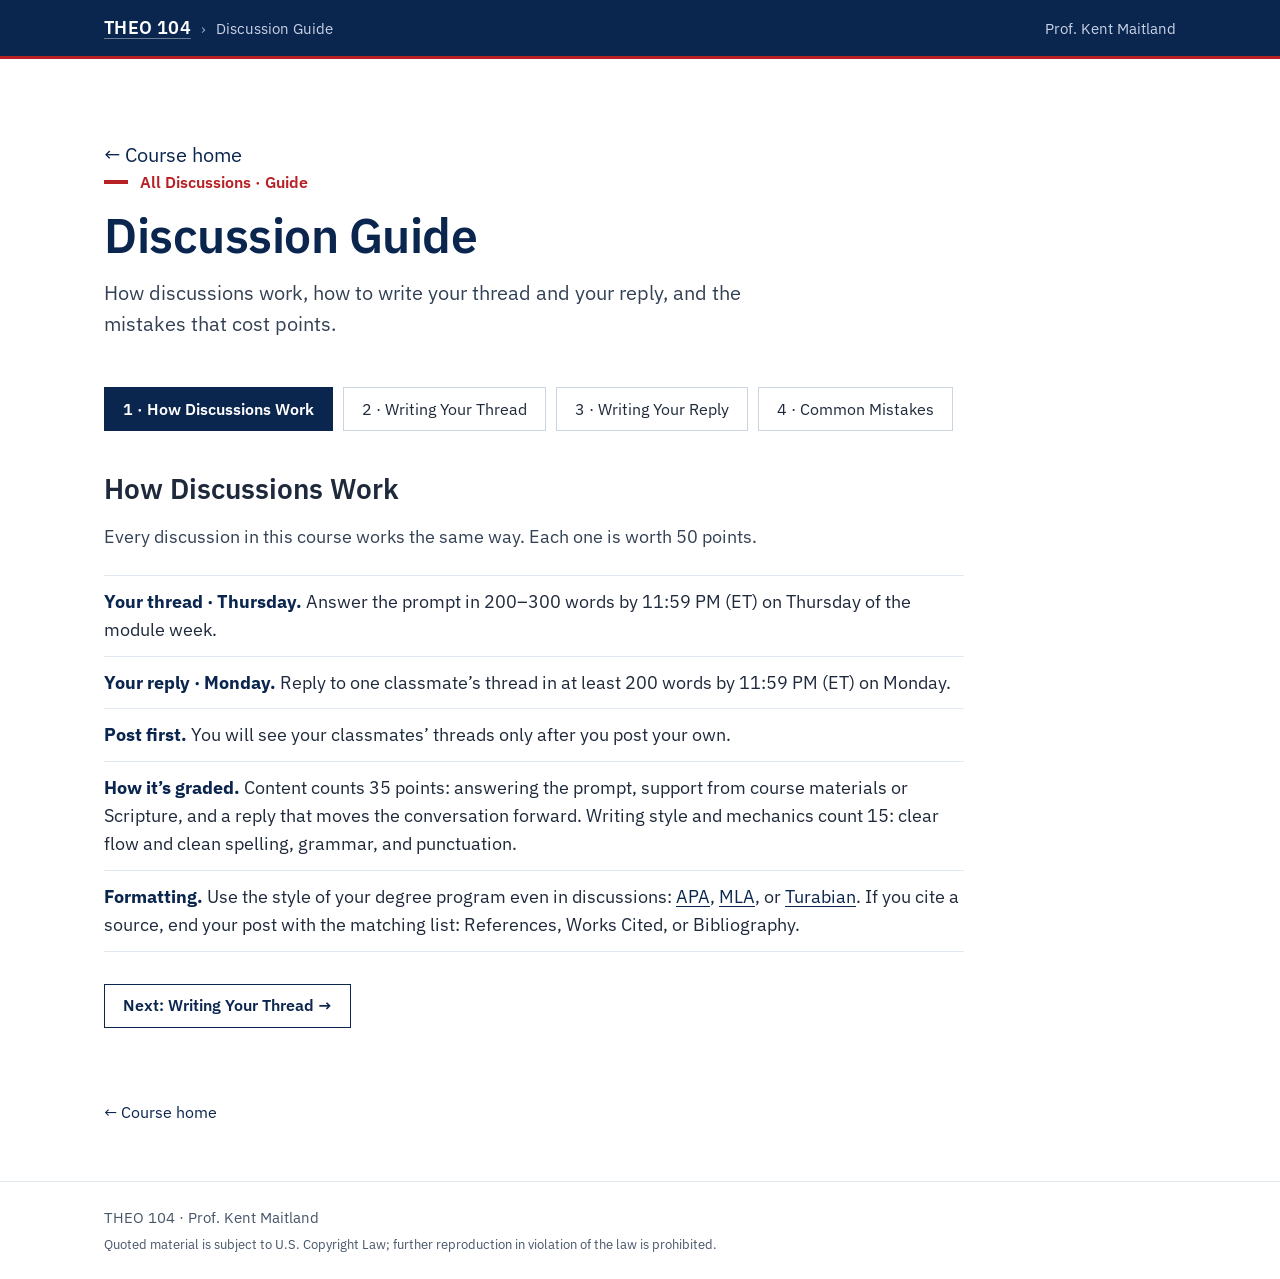
==== commit 652de0ca: "Add copyright notice to every page footer Co-Authored-By: Claude Opus 5.5 <noreply@anthropic.com>" ====
--- a/discussions/index.html
+++ b/discussions/index.html
@@ -8,7 +8,7 @@
 <link rel="preconnect" href="https://fonts.googleapis.com">
 <link rel="preconnect" href="https://fonts.gstatic.com" crossorigin>
 <link rel="stylesheet" href="https://fonts.googleapis.com/css2?family=IBM+Plex+Sans:ital,wght@0,400;0,600;1,400&amp;family=IBM+Plex+Serif:ital,wght@1,400&amp;display=swap">
-<link rel="stylesheet" href="../assets/theo104.css?v=2026-10-27o">
+<link rel="stylesheet" href="../assets/theo104.css?v=2026-10-27q">
 </head>
 <body>
 <header class="site-head">
@@ -108,7 +108,7 @@
 <p class="back back-foot"><a href="../">← Course home</a></p>
 </main>
 
-<footer class="site-foot"><div class="wrap">THEO 104 · Prof. Kent Maitland</div></footer>
+<footer class="site-foot"><div class="wrap">THEO 104 · Prof. Kent Maitland<p class="notice">Quoted material is subject to U.S. Copyright Law; further reproduction in violation of the law is prohibited.</p></div></footer>
 <script src="../assets/guide.js?v=2026-10-27h"></script>
 </body>
 </html>
--- a/assets/theo104.css
+++ b/assets/theo104.css
@@ -45,6 +45,7 @@
 .placeholder { padding: 28px; border: 1px dashed var(--rule-2); color: var(--muted); }
 .site-foot { border-top: 1px solid var(--rule); }
 .site-foot .wrap { padding-top: 24px; padding-bottom: 24px; font-size: 15px; color: var(--muted); }
+.site-foot .notice { margin: 6px 0 0; font-size: 13px; }
 
 /* Buttons */
 .btn { min-height: 44px; padding: 8px 18px; border: 1px solid var(--rule-2); background: var(--bg); color: var(--ink); font: inherit; font-size: 16px; cursor: pointer; }
@@ -373,6 +374,9 @@
 .mod { display: grid; grid-template-columns: 10rem minmax(0, 1fr) auto; align-items: baseline; gap: 4px 24px; padding: 18px 12px; }
 .mod .n { font-size: 15px; font-weight: 600; color: var(--red); }
 .mod .t { font-size: 1.15rem; font-weight: 600; color: var(--navy); }
+.mod .t .d { display: block; margin-top: 2px; font-size: 15px; font-weight: 400; color: var(--muted); }
+.home .hero p + p { margin-top: 12px; font-size: 1.05rem; color: var(--muted); }
+.home .block > .intro { max-width: 760px; margin: -8px 0 24px; color: var(--ink-2); }
 .mod .go { font-size: 15px; font-weight: 600; color: var(--navy); white-space: nowrap; }
 a.mod { text-decoration: none; }
 a.mod:hover { background: var(--tint); }
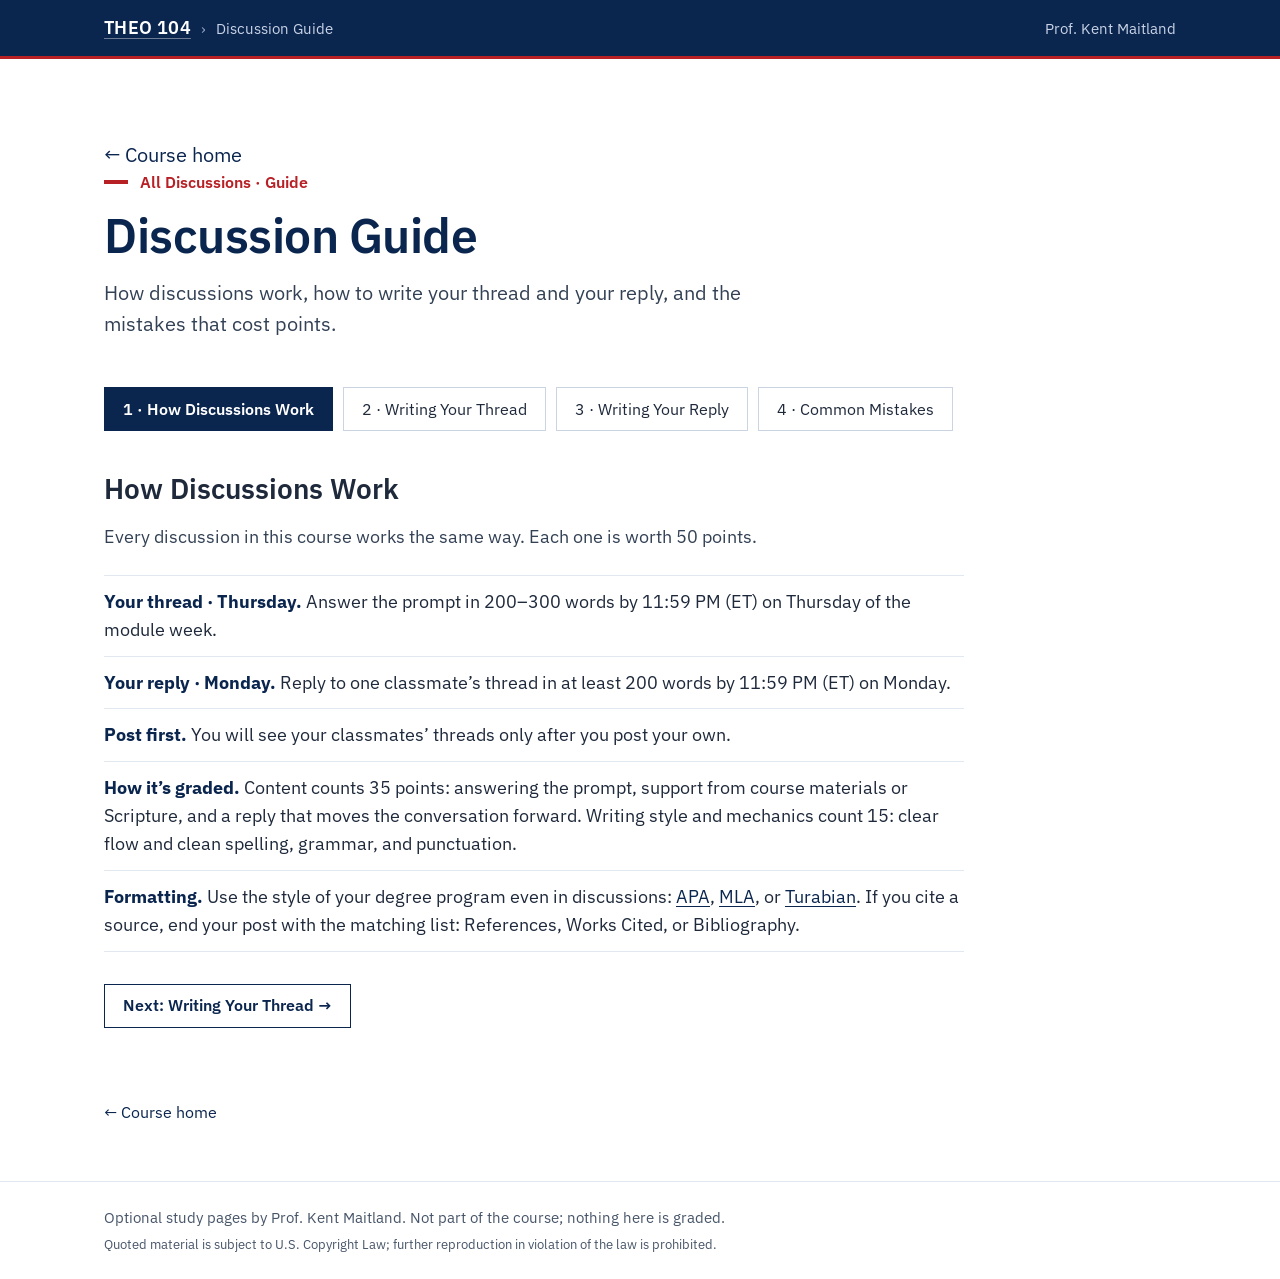
==== commit f90bbef4: "Optional study pages: footer notice, no course or assignment links Co-Authored-By: Claude Opus 5.5 <" ====
--- a/discussions/index.html
+++ b/discussions/index.html
@@ -3,12 +3,11 @@
 <head>
 <meta charset="utf-8">
 <meta name="viewport" content="width=device-width, initial-scale=1">
-<meta name="robots" content="noindex, nofollow">
 <title>Discussion Guide · THEO 104</title>
 <link rel="preconnect" href="https://fonts.googleapis.com">
 <link rel="preconnect" href="https://fonts.gstatic.com" crossorigin>
 <link rel="stylesheet" href="https://fonts.googleapis.com/css2?family=IBM+Plex+Sans:ital,wght@0,400;0,600;1,400&amp;family=IBM+Plex+Serif:ital,wght@1,400&amp;display=swap">
-<link rel="stylesheet" href="../assets/theo104.css?v=2026-10-27q">
+<link rel="stylesheet" href="../assets/theo104.css?v=2026-10-28a">
 </head>
 <body>
 <header class="site-head">
@@ -108,7 +107,7 @@
 <p class="back back-foot"><a href="../">← Course home</a></p>
 </main>
 
-<footer class="site-foot"><div class="wrap">THEO 104 · Prof. Kent Maitland<p class="notice">Quoted material is subject to U.S. Copyright Law; further reproduction in violation of the law is prohibited.</p></div></footer>
+<footer class="site-foot"><div class="wrap">Optional study pages by Prof. Kent Maitland. Not part of the course; nothing here is graded.<p class="notice">Quoted material is subject to U.S. Copyright Law; further reproduction in violation of the law is prohibited.</p></div></footer>
 <script src="../assets/guide.js?v=2026-10-27h"></script>
 </body>
 </html>
--- a/assets/theo104.css
+++ b/assets/theo104.css
@@ -375,7 +375,11 @@
 .mod .n { font-size: 15px; font-weight: 600; color: var(--red); }
 .mod .t { font-size: 1.15rem; font-weight: 600; color: var(--navy); }
 .mod .t .d { display: block; margin-top: 2px; font-size: 15px; font-weight: 400; color: var(--muted); }
-.home .hero p + p { margin-top: 12px; font-size: 1.05rem; color: var(--muted); }
+.steps { list-style: none; margin: 28px 0 0; padding: 0; display: grid; grid-template-columns: repeat(3, minmax(0, 1fr)); gap: 16px; max-width: 960px; counter-reset: step; }
+.steps li { counter-increment: step; padding: 16px 20px 18px; background: var(--tint); border-top: 3px solid var(--navy); font-size: 1.1rem; color: var(--ink-2); }
+.steps li::before { content: counter(step); display: block; margin-bottom: 4px; font-size: 15px; font-weight: 600; color: var(--red); }
+.steps strong { color: var(--navy); font-weight: 600; }
+.home .hero p.after { margin-top: 20px; font-size: 1.05rem; color: var(--muted); }
 .home .block > .intro { max-width: 760px; margin: -8px 0 24px; color: var(--ink-2); }
 .mod .go { font-size: 15px; font-weight: 600; color: var(--navy); white-space: nowrap; }
 a.mod { text-decoration: none; }
@@ -387,4 +391,5 @@
 @media (max-width: 640px) {
   .mod { grid-template-columns: 1fr; padding: 14px 4px; }
   .guide-cards { grid-template-columns: 1fr; }
-}
+  .steps { grid-template-columns: 1fr; gap: 10px; }
+}
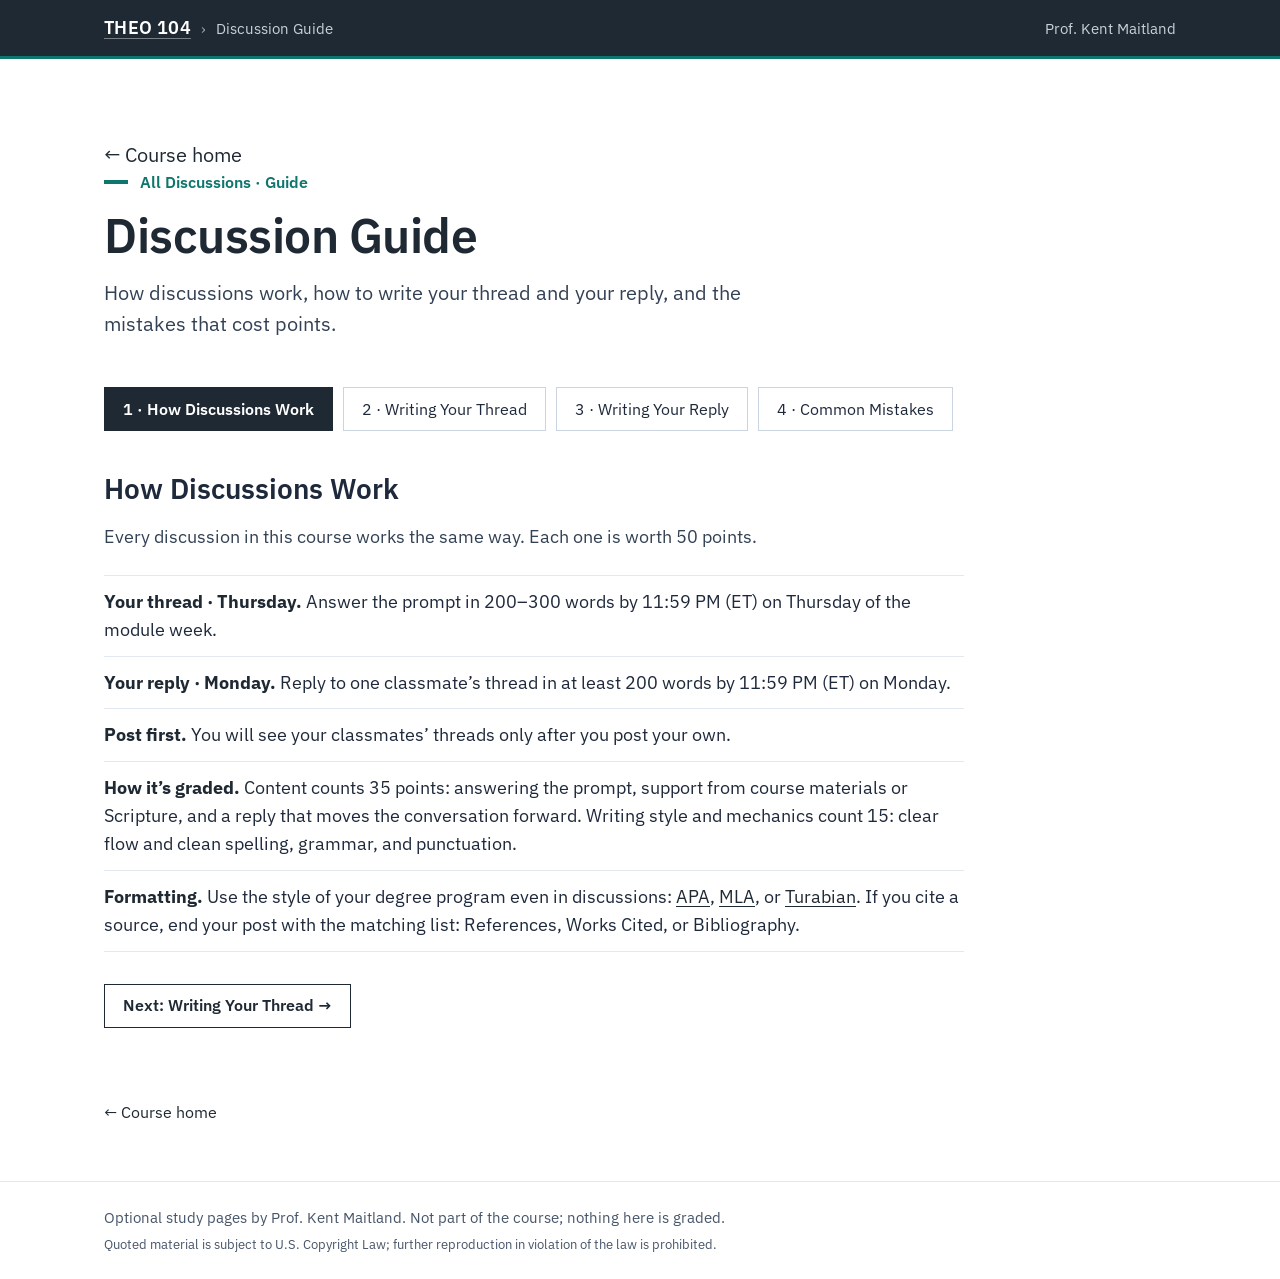
==== commit 7f718394: "Palette D, Graphite and Teal; tokens renamed primary/accent Co-Authored-By: Claude Opus 5.5 <noreply" ====
--- a/discussions/index.html
+++ b/discussions/index.html
@@ -7,7 +7,7 @@
 <link rel="preconnect" href="https://fonts.googleapis.com">
 <link rel="preconnect" href="https://fonts.gstatic.com" crossorigin>
 <link rel="stylesheet" href="https://fonts.googleapis.com/css2?family=IBM+Plex+Sans:ital,wght@0,400;0,600;1,400&amp;family=IBM+Plex+Serif:ital,wght@1,400&amp;display=swap">
-<link rel="stylesheet" href="../assets/theo104.css?v=2026-10-28a">
+<link rel="stylesheet" href="../assets/theo104.css?v=2026-10-30a">
 </head>
 <body>
 <header class="site-head">
--- a/assets/theo104.css
+++ b/assets/theo104.css
@@ -1,4 +1,4 @@
-/* THEO 104 module pages: design system "Clean Sans" (Study B, approved 10/27/2026; LU Navy with Red accents, 10/27/2026) */
+/* THEO 104 study pages: design system "Clean Sans" (Study B, approved 10/27/2026); palette D "Graphite and Teal" (10/30/2026) */
 :root {
   --bg: #FFFFFF;
   --ink: #1E293B;
@@ -6,10 +6,10 @@
   --muted: #475569;
   --rule: #E2E8F0;
   --rule-2: #CBD5E1;
-  --navy: #0A254E;       /* Liberty Navy, PMS 282 */
-  --navy-dark: #16397A;
-  --red: #B72025;        /* Liberty Red, PMS 187: small accents only */
-  --tint: #EEF2F8;
+  --primary: #1F2933;    /* graphite: banner, headings, buttons, links */
+  --primary-dark: #364352;
+  --accent: #0F766E;     /* teal: small accents only */
+  --tint: #EEF4F4;
   --sans: 'IBM Plex Sans', system-ui, sans-serif;
   --serif: 'IBM Plex Serif', Georgia, serif;
 }
@@ -18,24 +18,24 @@
 img { max-width: 100%; height: auto; }
 html { -webkit-text-size-adjust: 100%; }
 body { margin: 0; background: var(--bg); color: var(--ink); font-family: var(--sans); font-size: 18px; line-height: 1.55; }
-a { color: var(--navy); text-decoration-thickness: 1px; text-underline-offset: 3px; }
-a:hover { color: var(--navy-dark); }
+a { color: var(--primary); text-decoration-thickness: 1px; text-underline-offset: 3px; }
+a:hover { color: var(--primary-dark); }
 .sc { font-variant: small-caps; }
 .wrap { max-width: 1120px; margin: 0 auto; padding: 0 24px; }
 @media (max-width: 640px) { .wrap { padding: 0 16px; } body { font-size: 17px; } }
 
 /* Page chrome */
 /* Site banner: shared by every page; a module or helps menu can be added inside it later */
-.site-head { background: var(--navy); color: #FFFFFF; border-bottom: 3px solid var(--red); }
+.site-head { background: var(--primary); color: #FFFFFF; border-bottom: 3px solid var(--accent); }
 .site-head .wrap { display: flex; flex-wrap: wrap; align-items: baseline; justify-content: space-between; gap: 4px 24px; padding-top: 14px; padding-bottom: 14px; font-size: 15px; }
 .site-head .brand { display: flex; flex-wrap: wrap; align-items: baseline; gap: 2px 12px; }
 .site-head .brand strong { font-size: 18px; font-weight: 600; letter-spacing: 0.02em; }
-.site-head .brand span, .site-head .who { color: #C9D3E6; }
+.site-head .brand span, .site-head .who { color: #C5D3D6; }
 .site-head a { color: inherit; text-decoration: none; }
-.label { display: flex; align-items: center; gap: 12px; font-size: 16px; font-weight: 600; color: var(--red); }
-.label::before { content: ""; display: inline-block; width: 24px; height: 4px; background: var(--red); }
+.label { display: flex; align-items: center; gap: 12px; font-size: 16px; font-weight: 600; color: var(--accent); }
+.label::before { content: ""; display: inline-block; width: 24px; height: 4px; background: var(--accent); }
 .hero { padding: 64px 0 48px; }
-.hero h1 { color: var(--navy); margin: 14px 0 0; font-weight: 600; font-size: 3rem; line-height: 1.1; letter-spacing: -0.01em; }
+.hero h1 { color: var(--primary); margin: 14px 0 0; font-weight: 600; font-size: 3rem; line-height: 1.1; letter-spacing: -0.01em; }
 .hero p { margin: 16px 0 0; max-width: 720px; font-size: 1.25rem; color: var(--ink-2); }
 @media (max-width: 640px) { .hero { padding: 32px 0 28px; } .hero h1 { font-size: 2rem; } .hero p { font-size: 1.1rem; } }
 .block { padding: 0 0 72px; }
@@ -49,10 +49,10 @@
 
 /* Buttons */
 .btn { min-height: 44px; padding: 8px 18px; border: 1px solid var(--rule-2); background: var(--bg); color: var(--ink); font: inherit; font-size: 16px; cursor: pointer; }
-.btn:hover { border-color: var(--navy); }
-.btn:focus-visible, .viewer:focus-visible, summary:focus-visible { outline: 3px solid var(--navy); outline-offset: 2px; }
-.btn.primary, .btn[aria-pressed="true"] { border-color: var(--navy); background: var(--navy); color: #FFFFFF; font-weight: 600; }
-.btn.primary:hover, .btn[aria-pressed="true"]:hover { background: var(--navy-dark); }
+.btn:hover { border-color: var(--primary); }
+.btn:focus-visible, .viewer:focus-visible, summary:focus-visible { outline: 3px solid var(--primary); outline-offset: 2px; }
+.btn.primary, .btn[aria-pressed="true"] { border-color: var(--primary); background: var(--primary); color: #FFFFFF; font-weight: 600; }
+.btn.primary:hover, .btn[aria-pressed="true"]:hover { background: var(--primary-dark); }
 .btn:disabled { opacity: 0.45; cursor: default; }
 
 /* Deck chooser and viewer */
@@ -77,10 +77,10 @@
 
 /* Slides: sized from a 1280 × 720 design; 1cqw = 12.8px at full size */
 .slide { aspect-ratio: 16 / 9; flex-direction: column; padding: 5cqw 7.5cqw 3.75cqw; border: 1px solid var(--rule); background: var(--bg); display: flex; }
-.s-label { display: flex; align-items: center; gap: 1.1cqw; font-size: max(13px, 1.4cqw); font-weight: 600; color: var(--red); }
-.s-label::before { content: ""; display: inline-block; width: 2.2cqw; height: 0.3cqw; min-height: 3px; background: var(--red); }
-.s-h { color: var(--navy); margin: 1.25cqw 0 0; font-weight: 600; font-size: max(24px, 4.2cqw); line-height: 1.1; letter-spacing: -0.01em; }
-.s-title { color: var(--navy); margin: 0; font-weight: 600; font-size: max(34px, 6.9cqw); line-height: 1.05; letter-spacing: -0.02em; }
+.s-label { display: flex; align-items: center; gap: 1.1cqw; font-size: max(13px, 1.4cqw); font-weight: 600; color: var(--accent); }
+.s-label::before { content: ""; display: inline-block; width: 2.2cqw; height: 0.3cqw; min-height: 3px; background: var(--accent); }
+.s-h { color: var(--primary); margin: 1.25cqw 0 0; font-weight: 600; font-size: max(24px, 4.2cqw); line-height: 1.1; letter-spacing: -0.01em; }
+.s-title { color: var(--primary); margin: 0; font-weight: 600; font-size: max(34px, 6.9cqw); line-height: 1.05; letter-spacing: -0.02em; }
 .s-mid { margin: auto 0; display: flex; flex-direction: column; gap: 2.2cqw; }
 .s-end { margin-top: auto; padding-top: 2cqw; }
 .s-lead { margin: 1.9cqw 0 0; max-width: 78cqw; font-family: var(--serif); font-style: italic; font-size: max(18px, 2.3cqw); line-height: 1.45; color: var(--ink-2); }
@@ -93,15 +93,15 @@
 .s-row { display: grid; grid-template-columns: 26cqw minmax(0, 1fr); gap: 2.5cqw; align-items: baseline; padding: 1.3cqw 0; border-top: 1px solid var(--rule); }
 .s-row:last-child { border-bottom: 1px solid var(--rule); }
 .s-rows.tight .s-row { padding: 0.9cqw 0; }
-.s-term { font-weight: 600; font-size: max(17px, 2cqw); color: var(--navy); line-height: 1.3; }
+.s-term { font-weight: 600; font-size: max(17px, 2cqw); color: var(--primary); line-height: 1.3; }
 .s-gloss { font-size: max(16px, 1.8cqw); line-height: 1.4; }
 .s-rows.tight .s-term { font-size: max(16px, 1.75cqw); }
 .s-rows.tight .s-gloss { font-size: max(15px, 1.6cqw); }
 .s-ref { font-size: max(14px, 1.45cqw); color: var(--muted); white-space: nowrap; }
-.s-ref a { color: var(--navy); }
+.s-ref a { color: var(--primary); }
 .s-cols { display: grid; grid-template-columns: repeat(var(--n, 3), minmax(0, 1fr)); gap: 3.1cqw; }
-.s-col { display: flex; flex-direction: column; gap: 1cqw; padding-top: 1.4cqw; border-top: 2px solid var(--navy); }
-.s-col .num { font-size: max(14px, 1.4cqw); font-weight: 600; color: var(--red); }
+.s-col { display: flex; flex-direction: column; gap: 1cqw; padding-top: 1.4cqw; border-top: 2px solid var(--primary); }
+.s-col .num { font-size: max(14px, 1.4cqw); font-weight: 600; color: var(--accent); }
 .s-col .s-term { font-size: max(17px, 2.05cqw); }
 .s-col p { margin: 0; font-size: max(16px, 1.75cqw); line-height: 1.4; }
 .s-col .verse { font-family: var(--serif); font-style: italic; font-size: max(16px, 1.85cqw); line-height: 1.45; }
@@ -113,10 +113,10 @@
 .s-table td { padding: 1.2cqw 1.9cqw 1.2cqw 0; border-bottom: 1px solid var(--rule); vertical-align: top; }
 .s-table td:first-child { font-weight: 600; }
 .s-table .sub { display: block; font-weight: 400; font-size: max(13px, 1.4cqw); color: var(--muted); }
-.s-table .yes { color: var(--navy); font-weight: 600; }
+.s-table .yes { color: var(--primary); font-weight: 600; }
 .s-next { margin-top: 2.2cqw; padding: 1.9cqw 2.2cqw; background: var(--tint); display: flex; flex-direction: column; gap: 0.5cqw; }
-.s-next .tag { font-size: max(12px, 1.3cqw); font-weight: 600; letter-spacing: 0.06em; text-transform: uppercase; color: var(--red); }
-.s-next .q { font-size: max(18px, 2.2cqw); font-weight: 600; color: var(--navy); }
+.s-next .tag { font-size: max(12px, 1.3cqw); font-weight: 600; letter-spacing: 0.06em; text-transform: uppercase; color: var(--accent); }
+.s-next .q { font-size: max(18px, 2.2cqw); font-weight: 600; color: var(--primary); }
 .s-foot { margin-top: 2.2cqw; display: flex; justify-content: space-between; gap: 12px; font-size: max(13px, 1.25cqw); color: var(--muted); }
 
 /* Photo slides: the photo fills the right side; on a phone it becomes a banner above the text */
@@ -172,9 +172,9 @@
 .deeper summary { cursor: pointer; font-size: 1.15rem; font-weight: 600; min-height: 28px; }
 .deeper .body { padding: 12px 0 8px; display: grid; grid-template-columns: minmax(0, 1fr) 250px; gap: 0 48px; align-items: start; }
 .deeper .main { grid-column: 1; grid-row: 1; max-width: 760px; }
-.reading { grid-column: 2; grid-row: 1; position: sticky; top: calc(var(--head-h) + 16px); margin-top: 8px; padding: 18px 20px; background: var(--tint); border-top: 3px solid var(--navy); font-size: 15px; line-height: 1.45; display: flex; flex-direction: column; gap: 6px; }
-.reading .tag { font-size: 12px; font-weight: 600; letter-spacing: 0.06em; text-transform: uppercase; color: var(--red); }
-.reading .book { font-weight: 600; color: var(--navy); }
+.reading { grid-column: 2; grid-row: 1; position: sticky; top: calc(var(--head-h) + 16px); margin-top: 8px; padding: 18px 20px; background: var(--tint); border-top: 3px solid var(--primary); font-size: 15px; line-height: 1.45; display: flex; flex-direction: column; gap: 6px; }
+.reading .tag { font-size: 12px; font-weight: 600; letter-spacing: 0.06em; text-transform: uppercase; color: var(--accent); }
+.reading .book { font-weight: 600; color: var(--primary); }
 .reading ul { margin: 4px 0 0; padding: 0; list-style: none; display: flex; flex-direction: column; gap: 6px; }
 .reading li { margin: 0; }
 .reading .pp { color: var(--muted); white-space: nowrap; }
@@ -199,7 +199,7 @@
 /* Why This Matters */
 .matters { display: grid; grid-template-columns: repeat(auto-fit, minmax(300px, 1fr)); gap: 32px 40px; }
 .matters > div { padding-top: 16px; border-top: 2px solid var(--ink); }
-.matters h3 { margin: 0 0 8px; font-size: 1.2rem; font-weight: 600; color: var(--navy); }
+.matters h3 { margin: 0 0 8px; font-size: 1.2rem; font-weight: 600; color: var(--primary); }
 .matters p { margin: 0; }
 @media (max-width: 640px) { .matters { grid-template-columns: 1fr; gap: 24px; } }
 
@@ -210,54 +210,54 @@
 .back a:hover { text-decoration: underline; }
 .asks { margin: 0; padding: 0; list-style: none; counter-reset: ask; max-width: 860px; border-top: 1px solid var(--rule); }
 .asks > li { counter-increment: ask; position: relative; padding: 18px 0 18px 44px; border-bottom: 1px solid var(--rule); }
-.asks > li::before { content: counter(ask); position: absolute; left: 0; top: 18px; font-weight: 600; color: var(--red); }
-.asks h3 { margin: 0 0 6px; font-size: 1.15rem; font-weight: 600; color: var(--navy); }
+.asks > li::before { content: counter(ask); position: absolute; left: 0; top: 18px; font-weight: 600; color: var(--accent); }
+.asks h3 { margin: 0 0 6px; font-size: 1.15rem; font-weight: 600; color: var(--primary); }
 .asks p { margin: 0; }
 .pts { display: inline-block; margin-left: 8px; padding: 1px 9px; border: 1px solid var(--rule-2); font-size: 13px; font-weight: 600; letter-spacing: 0.03em; color: var(--muted); vertical-align: 2px; white-space: nowrap; }
 .template { margin: 20px 0 0; }
-.cite-box { margin: 18px 0 4px; padding: 20px 22px 22px; background: var(--tint); border-top: 3px solid var(--navy); }
-.cite-box h4 { margin: 0; font-size: 1.1rem; font-weight: 600; color: var(--navy); }
+.cite-box { margin: 18px 0 4px; padding: 20px 22px 22px; background: var(--tint); border-top: 3px solid var(--primary); }
+.cite-box h4 { margin: 0; font-size: 1.1rem; font-weight: 600; color: var(--primary); }
 .cite-intro { margin: 2px 0 16px !important; color: var(--muted); font-size: 15px; }
 .cite-panels { display: grid; grid-template-columns: repeat(3, minmax(0, 1fr)); gap: 16px; }
 .cite-panel { padding: 16px 16px 14px; background: var(--bg); font-size: 15px; line-height: 1.45; display: flex; flex-direction: column; gap: 8px; }
-.cite-panel h5 { margin: 0; font-size: 12px; font-weight: 600; letter-spacing: 0.06em; text-transform: uppercase; color: var(--red); }
+.cite-panel h5 { margin: 0; font-size: 12px; font-weight: 600; letter-spacing: 0.06em; text-transform: uppercase; color: var(--accent); }
 .cite-panel p { margin: 0; }
-.cite-panel .ex { padding: 6px 10px; border-left: 3px solid var(--rule-2); background: #F8FAFC; color: var(--ink); }
+.cite-panel .ex { padding: 6px 10px; border-left: 3px solid var(--rule-2); background: var(--tint); color: var(--ink); }
 .cite-panel .go { margin-top: auto; padding-top: 4px; font-size: 14px; }
 @media (max-width: 900px) { .cite-panels { grid-template-columns: 1fr; } }
 .rows { max-width: 860px; border-top: 1px solid var(--rule); }
 .row { display: grid; grid-template-columns: 220px minmax(0, 1fr); gap: 0 32px; padding: 18px 0; border-bottom: 1px solid var(--rule); }
-.row h3 { margin: 0; font-size: 1.1rem; font-weight: 600; color: var(--navy); }
+.row h3 { margin: 0; font-size: 1.1rem; font-weight: 600; color: var(--primary); }
 .row p { margin: 0 0 10px; }
 .row p:last-child { margin-bottom: 0; }
 .qs { margin: 0 0 12px; padding-left: 20px; }
 .qs li { margin-bottom: 6px; }
-.qs b { color: var(--navy); }
+.qs b { color: var(--primary); }
 @media (max-width: 640px) { .row { grid-template-columns: 1fr; gap: 6px; } }
-h3.grp { margin: 28px 0 12px; font-size: 1.2rem; font-weight: 600; color: var(--navy); }
+h3.grp { margin: 28px 0 12px; font-size: 1.2rem; font-weight: 600; color: var(--primary); }
 .guide .block > .intro + h3.grp { margin-top: 0; }
-.key { max-width: 860px; margin: 0 0 14px; padding: 14px 20px; background: var(--tint); border-left: 4px solid var(--red); }
-.key .tag, .wq .tag { display: block; margin-bottom: 2px; font-size: 12px; font-weight: 600; letter-spacing: 0.06em; text-transform: uppercase; color: var(--red); }
-.key .q { font-size: 1.15rem; font-weight: 600; color: var(--navy); }
+.key { max-width: 860px; margin: 0 0 14px; padding: 14px 20px; background: var(--tint); border-left: 4px solid var(--accent); }
+.key .tag, .wq .tag { display: block; margin-bottom: 2px; font-size: 12px; font-weight: 600; letter-spacing: 0.06em; text-transform: uppercase; color: var(--accent); }
+.key .q { font-size: 1.15rem; font-weight: 600; color: var(--primary); }
 .mistakes { list-style: none; margin: 0; padding: 0; max-width: 860px; }
 .mistakes li { margin: 0; padding: 12px 0; border-top: 1px solid var(--rule); }
 .mistakes li:last-child { border-bottom: 1px solid var(--rule); }
-.mistakes b { color: var(--navy); }
+.mistakes b { color: var(--primary); }
 .worked { max-width: 860px; }
 .worked p { margin: 0 0 12px; }
-.wq { padding: 14px 20px; background: var(--tint); border-left: 4px solid var(--red); font-size: 1.15rem; font-weight: 600; color: var(--navy); }
+.wq { padding: 14px 20px; background: var(--tint); border-left: 4px solid var(--accent); font-size: 1.15rem; font-weight: 600; color: var(--primary); }
 .step { margin-top: 20px !important; font-weight: 600; }
 .trace { list-style: none; margin: 0 0 12px; padding: 0; border-top: 1px solid var(--rule); }
 .trace li { display: grid; grid-template-columns: 150px minmax(0, 1fr); gap: 4px 24px; padding: 14px 0; border-bottom: 1px solid var(--rule); }
-.trace b { grid-row: span 2; color: var(--navy); }
+.trace b { grid-row: span 2; color: var(--primary); }
 .trace .note { color: var(--ink-2); }
 .trace .note i { color: var(--muted); }
 @media (max-width: 640px) { .trace li { grid-template-columns: 1fr; } .trace b { grid-row: auto; } }
 
 /* Link card to a separate help page (module page, after Why This Matters) */
-.help-card { max-width: 760px; padding: 22px 24px 24px; background: var(--tint); border-top: 3px solid var(--navy); display: flex; flex-direction: column; gap: 6px; }
-.help-card .tag { font-size: 12px; font-weight: 600; letter-spacing: 0.06em; text-transform: uppercase; color: var(--red); }
-.help-card h3 { margin: 0; font-size: 1.3rem; font-weight: 600; color: var(--navy); }
+.help-card { max-width: 760px; padding: 22px 24px 24px; background: var(--tint); border-top: 3px solid var(--primary); display: flex; flex-direction: column; gap: 6px; }
+.help-card .tag { font-size: 12px; font-weight: 600; letter-spacing: 0.06em; text-transform: uppercase; color: var(--accent); }
+.help-card h3 { margin: 0; font-size: 1.3rem; font-weight: 600; color: var(--primary); }
 .help-card p { margin: 0; color: var(--ink-2); }
 .help-card .btn { align-self: flex-start; margin-top: 12px; display: inline-flex; align-items: center; text-decoration: none; }
 
@@ -268,7 +268,7 @@
 .js .part { display: none; }
 .js .part.active { display: block; }
 .next-part { margin: 32px 0 0; }
-.next-part a { display: inline-flex; align-items: center; min-height: 44px; padding: 8px 18px; border: 1px solid var(--navy); font-size: 16px; font-weight: 600; text-decoration: none; }
+.next-part a { display: inline-flex; align-items: center; min-height: 44px; padding: 8px 18px; border: 1px solid var(--primary); font-size: 16px; font-weight: 600; text-decoration: none; }
 .next-part a:hover { background: var(--tint); }
 .no-js .next-part { display: none; }
 @media (max-width: 640px) { .part-tabs { margin-bottom: 24px; } }
@@ -276,10 +276,10 @@
 /* Banner breadcrumb (inner pages): "THEO 104 › Module 2 › Essay Guide". THEO 104 becomes a home link once the home page lists modules. */
 .site-head .crumbs { display: flex; flex-wrap: wrap; align-items: baseline; gap: 2px 10px; }
 .site-head .crumbs strong { font-size: 18px; font-weight: 600; letter-spacing: 0.02em; }
-.site-head .crumbs .sep { color: #8FA0BF; }
+.site-head .crumbs .sep { color: #8FA3A8; }
 .site-head .crumbs a { color: #FFFFFF; text-decoration: underline; text-decoration-color: rgba(255, 255, 255, 0.4); text-underline-offset: 4px; }
 .site-head .crumbs a:hover { text-decoration-color: #FFFFFF; }
-.site-head .crumbs [aria-current] { color: #C9D3E6; }
+.site-head .crumbs [aria-current] { color: #C5D3D6; }
 .back-foot { margin: 0; padding: 0 0 56px; font-size: 16px; }
 
 /* Fixed banner (Kent, 10/27/2026): stays at the top while the page scrolls; one line on phones.
@@ -304,35 +304,35 @@
 .no-js .ck-tabs { display: none; }
 .js .ck-set { display: none; }
 .js .ck-set.active { display: block; }
-.ck-name { margin: 0 0 4px; font-size: 1.2rem; font-weight: 600; color: var(--navy); }
+.ck-name { margin: 0 0 4px; font-size: 1.2rem; font-weight: 600; color: var(--primary); }
 .ck-list { max-width: 860px; margin: 0; padding: 0; list-style: none; counter-reset: ck; }
 .ck-q { counter-increment: ck; position: relative; padding: 22px 0 22px 34px; border-top: 1px solid var(--rule); }
-.ck-q::before { content: counter(ck); position: absolute; left: 0; top: 22px; font-weight: 600; color: var(--red); }
-.ck-stem { margin: 0 0 12px; font-weight: 600; color: var(--navy); line-height: 1.4; }
+.ck-q::before { content: counter(ck); position: absolute; left: 0; top: 22px; font-weight: 600; color: var(--accent); }
+.ck-stem { margin: 0 0 12px; font-weight: 600; color: var(--primary); line-height: 1.4; }
 .ck-opts { display: grid; gap: 8px; margin: 0; padding: 0; list-style: none; }
 .ck-opt { position: relative; width: 100%; min-height: 44px; padding: 10px 16px 10px 44px; border: 1px solid var(--rule-2); background: var(--bg); color: var(--ink); font: inherit; font-size: 16px; line-height: 1.35; text-align: left; cursor: pointer; }
 .ck-opt::before { content: ""; position: absolute; left: 16px; top: 50%; width: 14px; height: 14px; margin-top: -8px; border: 1px solid var(--rule-2); border-radius: 50%; }
-.ck-opt:hover { border-color: var(--navy); }
-.ck-opt:focus-visible { outline: 3px solid var(--navy); outline-offset: 2px; }
+.ck-opt:hover { border-color: var(--primary); }
+.ck-opt:focus-visible { outline: 3px solid var(--primary); outline-offset: 2px; }
 .ck-opt[aria-disabled="true"] { cursor: default; }
 .ck-opt[aria-disabled="true"]:hover { border-color: var(--rule-2); }
 .ck-opt.wrong { border-style: dashed; color: var(--muted); text-decoration: line-through; }
 .ck-opt.wrong::before { content: "✕"; border: 0; width: auto; height: auto; margin-top: -0.7em; font-size: 15px; line-height: 1.4; text-decoration: none; }
-.ck-opt.right, .ck-opt.right:hover { border-color: var(--navy); background: var(--tint); color: var(--navy); font-weight: 600; }
+.ck-opt.right, .ck-opt.right:hover { border-color: var(--primary); background: var(--tint); color: var(--primary); font-weight: 600; }
 .ck-opt.right::before { content: "✓"; border: 0; width: auto; height: auto; margin-top: -0.7em; font-size: 16px; line-height: 1.4; }
 .ck-q.done .ck-opt:not(.right):not(.wrong) { color: var(--muted); }
-.ck-fb { margin: 10px 0 0; font-size: 16px; font-weight: 600; color: var(--navy); }
+.ck-fb { margin: 10px 0 0; font-size: 16px; font-weight: 600; color: var(--primary); }
 .ck-fb:empty { margin: 0; }
 .ck-ans { margin-top: 6px; }
-.ck-ans summary { display: inline-flex; align-items: center; min-height: 44px; color: var(--navy); font-size: 15px; text-decoration: underline; text-underline-offset: 3px; cursor: pointer; }
-.ck-ans p { margin: 4px 0 0; padding: 14px 18px; background: var(--tint); border-left: 4px solid var(--navy); font-size: 16px; line-height: 1.5; }
-.ck-ans b { color: var(--navy); }
+.ck-ans summary { display: inline-flex; align-items: center; min-height: 44px; color: var(--primary); font-size: 15px; text-decoration: underline; text-underline-offset: 3px; cursor: pointer; }
+.ck-ans p { margin: 4px 0 0; padding: 14px 18px; background: var(--tint); border-left: 4px solid var(--primary); font-size: 16px; line-height: 1.5; }
+.ck-ans b { color: var(--primary); }
 .js .ck-q.done .ck-ans summary { display: none; }
 @media (max-width: 640px) { .ck-q { padding-left: 26px; } }
 
 /* Module 1 slides: a tighter table; the translation spectrum bar */
 .s-table.tight td { padding-top: 0.5cqw; padding-bottom: 0.5cqw; }
-.spectrum { display: flex; justify-content: space-between; margin: 0 0 1.6cqw; padding-top: 1.1cqw; font-size: max(12px, 1.3cqw); font-weight: 600; letter-spacing: 0.06em; text-transform: uppercase; color: var(--muted); background: linear-gradient(90deg, var(--navy), #9FB0CC) top left / 100% max(3px, 0.35cqw) no-repeat; }
+.spectrum { display: flex; justify-content: space-between; margin: 0 0 1.6cqw; padding-top: 1.1cqw; font-size: max(12px, 1.3cqw); font-weight: 600; letter-spacing: 0.06em; text-transform: uppercase; color: var(--muted); background: linear-gradient(90deg, var(--primary), #A9B8BC) top left / 100% max(3px, 0.35cqw) no-repeat; }
 
 /* Psalm 19 slide (Decision 64): sky, page, heart. All text keeps one line rhythm (--r); in the page panel
    each line rests on a rule. The offsets put each baseline 2px (at 1280) above the rule's top. */
@@ -345,12 +345,12 @@
 .ps19 .q { margin: 0; font-family: var(--serif); font-style: italic; font-size: max(18px, 2.42cqw); line-height: var(--r); position: relative; top: calc(var(--r) / 2 - 0.16cqw - 0.355em); }
 .ps19 .l { display: block; margin-top: var(--r); font-size: max(13px, 1.33cqw); line-height: var(--r); position: relative; top: calc(var(--r) / 2 - 0.16cqw - 0.355em); color: var(--muted); }
 .ps19-panels > .ps19-sky { color: #FFFFFF; background: radial-gradient(1.5px 1.5px at 18% 22%, #fff 99%, transparent), radial-gradient(1px 1px at 74% 7%, #fff 99%, transparent), radial-gradient(1.5px 1.5px at 88% 30%, #fff 99%, transparent), radial-gradient(1px 1px at 22% 74%, #fff 99%, transparent), radial-gradient(1px 1px at 72% 80%, #fff 99%, transparent), radial-gradient(1.5px 1.5px at 12% 86%, #fff 99%, transparent), radial-gradient(1px 1px at 58% 54%, #fff 99%, transparent), linear-gradient(180deg, #071A38 0%, #0A254E 55%, #16397A 100%); }
-.ps19-sky .t, .ps19-sky .l { color: #C9D3E6; }
+.ps19-sky .t, .ps19-sky .l { color: #C5D3D6; }
 .ps19-sky a { color: #FFFFFF; }
-.ps19-panels > .ps19-page { border-top-color: var(--navy); background: repeating-linear-gradient(180deg, #FFFFFF 0 calc(var(--r) - 1px), #DCE3EE calc(var(--r) - 1px) var(--r)); }
-.ps19-panels > .ps19-heart { border-top-color: var(--red); background: var(--tint); }
-.ps19-page .t, .ps19-heart .t { color: var(--red); }
-.ps19-page .q, .ps19-heart .q { color: var(--navy); }
+.ps19-panels > .ps19-page { border-top-color: var(--primary); background: repeating-linear-gradient(180deg, #FFFFFF 0 calc(var(--r) - 1px), #DCE6E7 calc(var(--r) - 1px) var(--r)); }
+.ps19-panels > .ps19-heart { border-top-color: var(--accent); background: var(--tint); }
+.ps19-page .t, .ps19-heart .t { color: var(--accent); }
+.ps19-page .q, .ps19-heart .q { color: var(--primary); }
 .ps19 .s-foot { margin-top: 1.6cqw; }
 @container (max-width: 640px) {
   .ps19-panels { --r: 30px; margin: 18px -20px 0; grid-template-columns: 1fr; }
@@ -365,27 +365,27 @@
 .help-card .when { font-size: 15px; color: var(--muted); margin-bottom: 8px; }
 .help-card .card-list { margin: 0 0 8px; padding-left: 22px; color: var(--ink-2); }
 .help-card .card-list li { margin: 4px 0; }
-.help-card .card-list b { color: var(--navy); }
+.help-card .card-list b { color: var(--primary); }
 .guide .models { margin: 16px 0 0; max-width: 860px; color: var(--muted); }
 
 /* Home page */
 .mod-list { list-style: none; margin: 0; padding: 0; max-width: 960px; border-top: 1px solid var(--rule); }
 .mod-list li { border-bottom: 1px solid var(--rule); }
 .mod { display: grid; grid-template-columns: 10rem minmax(0, 1fr) auto; align-items: baseline; gap: 4px 24px; padding: 18px 12px; }
-.mod .n { font-size: 15px; font-weight: 600; color: var(--red); }
-.mod .t { font-size: 1.15rem; font-weight: 600; color: var(--navy); }
+.mod .n { font-size: 15px; font-weight: 600; color: var(--accent); }
+.mod .t { font-size: 1.15rem; font-weight: 600; color: var(--primary); }
 .mod .t .d { display: block; margin-top: 2px; font-size: 15px; font-weight: 400; color: var(--muted); }
 .steps { list-style: none; margin: 28px 0 0; padding: 0; display: grid; grid-template-columns: repeat(3, minmax(0, 1fr)); gap: 16px; max-width: 960px; counter-reset: step; }
-.steps li { counter-increment: step; padding: 16px 20px 18px; background: var(--tint); border-top: 3px solid var(--navy); font-size: 1.1rem; color: var(--ink-2); }
-.steps li::before { content: counter(step); display: block; margin-bottom: 4px; font-size: 15px; font-weight: 600; color: var(--red); }
-.steps strong { color: var(--navy); font-weight: 600; }
+.steps li { counter-increment: step; padding: 16px 20px 18px; background: var(--tint); border-top: 3px solid var(--primary); font-size: 1.1rem; color: var(--ink-2); }
+.steps li::before { content: counter(step); display: block; margin-bottom: 4px; font-size: 15px; font-weight: 600; color: var(--accent); }
+.steps strong { color: var(--primary); font-weight: 600; }
 .home .hero p.after { margin-top: 20px; font-size: 1.05rem; color: var(--muted); }
 .home .block > .intro { max-width: 760px; margin: -8px 0 24px; color: var(--ink-2); }
-.mod .go { font-size: 15px; font-weight: 600; color: var(--navy); white-space: nowrap; }
+.mod .go { font-size: 15px; font-weight: 600; color: var(--primary); white-space: nowrap; }
 a.mod { text-decoration: none; }
 a.mod:hover { background: var(--tint); }
 a.mod:hover .t { text-decoration: underline; text-underline-offset: 4px; }
-a.mod:focus-visible { outline: 3px solid var(--navy); outline-offset: 2px; }
+a.mod:focus-visible { outline: 3px solid var(--primary); outline-offset: 2px; }
 .mod.soon .n, .mod.soon .t, .mod.soon .go { color: var(--muted); font-weight: 400; }
 .guide-cards { display: grid; grid-template-columns: repeat(auto-fit, minmax(280px, 1fr)); gap: 24px; max-width: 960px; }
 @media (max-width: 640px) {
